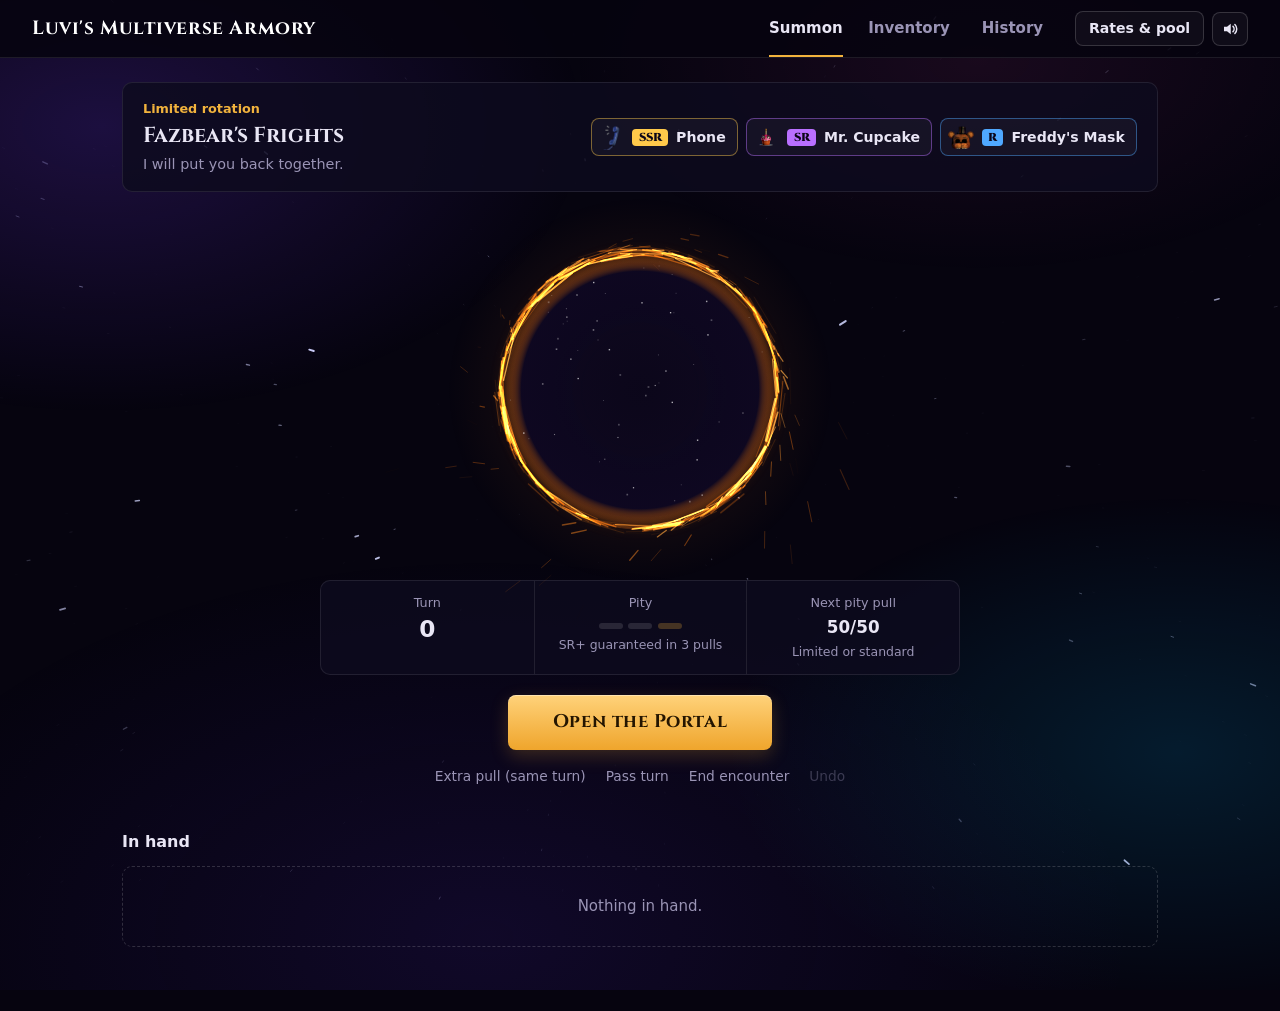
==== index.html @ 5c9c2a36 "Multiverse Armory: D&D gacha weapon puller Static web app for pulling multiverse weapons gacha-style" ====
<!doctype html>
<html lang="en">
<head>
  <meta charset="utf-8">
  <meta name="viewport" content="width=device-width, initial-scale=1">
  <title>Luvi's Multiverse Armory</title>
  <link rel="preconnect" href="https://fonts.googleapis.com">
  <link rel="preconnect" href="https://fonts.gstatic.com" crossorigin>
  <link href="https://fonts.googleapis.com/css2?family=Cinzel:wght@600;700;900&display=swap" rel="stylesheet">
  <link rel="stylesheet" href="css/style.css">
</head>
<body>
  <canvas id="stars" aria-hidden="true"></canvas>
  <div class="nebula" aria-hidden="true"></div>

  <header class="topbar">
    <div class="brand">Luvi's Multiverse Armory</div>
    <nav class="tabs">
      <button class="tab active" data-view="summon">Summon</button>
      <button class="tab" data-view="inventory">Inventory <span id="invCount" class="count"></span></button>
      <button class="tab" data-view="history">History</button>
    </nav>
    <div class="top-actions">
      <button id="btnRules" class="btn">Rates &amp; pool</button>
      <button id="btnMute" class="btn btn-icon" title="Sound"></button>
    </div>
  </header>

  <main>
    <!-- ============ SUMMON ============ -->
    <section id="view-summon" class="view active">
      <div id="bannerCard" class="panel banner-card"></div>

      <div class="altar" id="altar">
        <div class="portal"><canvas id="altarPortal"></canvas></div>
      </div>

      <div class="panel status-bar">
        <div class="stat">
          <span class="label">Turn</span>
          <span id="turnNum" class="value">0</span>
        </div>
        <div class="stat">
          <span class="label">Pity</span>
          <div id="pityPips" class="pips"></div>
          <span id="pityText" class="sub"></span>
        </div>
        <div class="stat">
          <span class="label">Next pity pull</span>
          <span id="fiftyText" class="value small"></span>
          <span id="fiftySub" class="sub"></span>
        </div>
      </div>

      <button id="btnPull" class="pull-btn">Open the Portal</button>
      <div class="sub-actions">
        <button id="btnExtra" class="link-btn" title="Pull without advancing the turn">Extra pull (same turn)</button>
        <button id="btnPass" class="link-btn" title="Advance the turn without pulling">Pass turn</button>
        <button id="btnEnd" class="link-btn" title="Reset the turn counter and drop temporary items">End encounter</button>
        <button id="btnUndo" class="link-btn" title="Undo the most recent pull or pass">Undo</button>
      </div>

      <div class="loadout">
        <h3 class="section-title">In hand</h3>
        <div id="loadoutGrid" class="card-grid small"></div>
      </div>
    </section>

    <!-- ============ INVENTORY ============ -->
    <section id="view-inventory" class="view">
      <div class="view-head">
        <h2>Inventory</h2>
        <p class="muted">Single-turn items expire when the next turn starts. Use − and + to adjust turns,
          ∞ to keep an item for the rest of the encounter. Ending the encounter clears everything.</p>
      </div>
      <div id="invGrid" class="card-grid"></div>
    </section>

    <!-- ============ HISTORY ============ -->
    <section id="view-history" class="view">
      <div class="view-head">
        <h2>History</h2>
      </div>
      <div id="histSummary" class="hist-summary"></div>
      <div id="histFilters" class="filters"></div>
      <div id="histList" class="hist-list"></div>
    </section>
  </main>

  <!-- ============ PULL OVERLAY ============ -->
  <div id="pullOverlay" class="overlay" data-phase="idle" aria-hidden="true">
    <div class="ov-particles" id="ovParticles"></div>
    <div class="ov-portal-wrap">
      <div class="ov-tremble">
        <div class="portal"><canvas id="overlayPortal"></canvas></div>
      </div>
    </div>
    <div class="ov-faller" id="ovFaller"></div>
    <div class="ov-shock"></div>
    <div class="ov-flash"></div>

    <div class="reveal">
      <div class="reveal-bg"></div>
      <div class="reveal-rays"></div>
      <div class="reveal-sparkles" id="revealSparkles"></div>
      <div class="reveal-art" id="revealArt"></div>
      <div class="reveal-info item-info" id="revealInfo"></div>
      <div class="reveal-hint">Click to continue</div>
    </div>
    <button class="skip-btn" id="btnSkip">Skip</button>
  </div>

  <!-- ============ MODAL ============ -->
  <div id="modal" class="modal" aria-hidden="true">
    <div class="modal-box" role="dialog" aria-modal="true">
      <button class="modal-close modal-back" id="modalBack" title="Back" hidden>
        <svg viewBox="0 0 24 24" aria-hidden="true"><path d="M15 5l-7 7 7 7" fill="none" stroke="currentColor" stroke-width="2.2" stroke-linecap="round" stroke-linejoin="round"/></svg>
      </button>
      <button class="modal-close" id="modalClose" title="Close">✕</button>
      <div id="modalBody"></div>
    </div>
  </div>

  <div id="toast" class="toast" role="status"></div>

  <script src="js/items.js"></script>
  <script src="js/gacha.js"></script>
  <script src="js/app.js"></script>
</body>
</html>
---- css/style.css ----
/* =====================================================================
   MULTIVERSE ARMORY
   ===================================================================== */

/* Registered so effect colors can animate smoothly between rarities. */
@property --pc1 { syntax: "<color>"; inherits: true; initial-value: #ff8a1f; }
@property --pc2 { syntax: "<color>"; inherits: true; initial-value: #ffd36b; }

:root {
  --bg: #06040f;
  --surface: rgba(14, 11, 30, 0.84);
  --surface-2: rgba(255, 255, 255, 0.04);
  --border: rgba(255, 255, 255, 0.09);
  --border-strong: rgba(255, 255, 255, 0.16);
  --text: #e9e6f5;
  --muted: #9a94b5;
  --accent: #8b6cff;
  --amber: #f2b33d;
  --danger: #ef5f78;
  --radius: 10px;

  --c-C: #b4c3d8;
  --c-R: #4fa8ff;
  --c-SR: #b96fff;
  --c-SSR: #ffc94a;

  --font-display: "Cinzel", Georgia, serif;
  --font-body: "Segoe UI", system-ui, -apple-system, Roboto, "Helvetica Neue", Arial, sans-serif;
  color-scheme: dark;
}

.rar-C   { --rc: var(--c-C); }
.rar-R   { --rc: var(--c-R); }
.rar-SR  { --rc: var(--c-SR); }
.rar-SSR { --rc: var(--c-SSR); }

* { box-sizing: border-box; }
html, body { margin: 0; min-height: 100%; }
body {
  background: var(--bg);
  color: var(--text);
  font-family: var(--font-body);
  font-size: 15px;
  line-height: 1.5;
  overflow-x: hidden;
}
button { font: inherit; color: inherit; }
button:focus-visible { outline: 2px solid var(--accent); outline-offset: 2px; }
h2 { font-family: var(--font-display); font-weight: 700; }
.muted { color: var(--muted); }

/* ---------- Space backdrop ---------- */
#stars { position: fixed; inset: 0; width: 100%; height: 100%; z-index: 0; pointer-events: none; }
.nebula {
  position: fixed; inset: -10%; z-index: 0; pointer-events: none;
  background:
    radial-gradient(ellipse 45% 38% at 15% 20%, rgba(120, 60, 255, .2), transparent 70%),
    radial-gradient(ellipse 42% 34% at 85% 78%, rgba(0, 190, 255, .13), transparent 70%),
    radial-gradient(ellipse 38% 28% at 72% 14%, rgba(255, 80, 200, .08), transparent 70%),
    radial-gradient(ellipse 60% 50% at 40% 95%, rgba(80, 40, 200, .14), transparent 70%);
  animation: nebulaDrift 40s ease-in-out infinite alternate;
}
@keyframes nebulaDrift { to { transform: translate(2%, -2%) scale(1.06) rotate(2deg); } }

/* ---------- Top bar ---------- */
.topbar {
  position: sticky; top: 0; z-index: 10;
  display: flex; align-items: stretch; gap: 2rem;
  height: 58px; padding: 0 clamp(1rem, 3vw, 2rem);
  background: rgba(6, 4, 15, .88);
  border-bottom: 1px solid var(--border);
}
.brand {
  display: flex; align-items: center; margin-right: auto;
  font-family: var(--font-display); font-weight: 700; font-size: 1.2rem; letter-spacing: .03em; color: #fff;
}
.tabs { display: flex; gap: 1.6rem; }
.tab {
  display: flex; align-items: center; gap: .4rem;
  border: 0; border-bottom: 2px solid transparent; background: none; cursor: pointer;
  padding: 2px 0 0; font-weight: 600; color: var(--muted);
  transition: color .15s, border-color .15s;
}
.tab:hover { color: var(--text); }
.tab.active { color: var(--text); border-bottom-color: var(--amber); }
.count:not(:empty) {
  min-width: 1.4em; padding: 0 .35em; border-radius: 4px;
  font-size: .75rem; line-height: 1.5; text-align: center;
  background: rgba(255, 255, 255, .1); color: var(--text);
}
.top-actions { display: flex; align-items: center; gap: .5rem; }
.btn {
  padding: .4rem .8rem; border-radius: 8px; cursor: pointer;
  background: var(--surface-2); border: 1px solid var(--border-strong);
  font-size: .88rem; font-weight: 600;
  transition: background .15s;
}
.btn:hover { background: rgba(255, 255, 255, .09); }
.btn-icon { width: 36px; height: 34px; padding: 0; display: grid; place-items: center; }
.btn-icon svg { width: 18px; height: 18px; }

@media (max-width: 720px) {
  .topbar { flex-wrap: wrap; height: auto; padding-top: .6rem; gap: .5rem 1rem; }
  .tabs { order: 3; width: 100%; height: 42px; }
}

/* ---------- Layout ---------- */
main { position: relative; z-index: 1; max-width: 1100px; margin: 0 auto; padding: 1.5rem clamp(1rem, 3vw, 2rem) 4rem; }
.view { display: none; }
.view.active { display: block; }
.panel { background: var(--surface); border: 1px solid var(--border); border-radius: var(--radius); }
.view-head { margin-bottom: 1.25rem; }
.view-head h2 { margin: 0 0 .25rem; font-size: 1.6rem; }
.view-head p { margin: 0; max-width: 62ch; font-size: .92rem; }
.section-title { margin: 0 0 .75rem; font-size: 1rem; font-weight: 600; }

/* ---------- Banner card ---------- */
.banner-card { display: flex; flex-wrap: wrap; align-items: center; gap: 1rem 2rem; padding: 1rem 1.25rem; }
.bc-label { font-size: .8rem; font-weight: 600; color: var(--amber); }
.bc-title { margin: .1rem 0; font-size: 1.35rem; }
.bc-desc { margin: 0; color: var(--muted); font-size: .9rem; }
.featured { display: flex; flex-wrap: wrap; gap: .5rem; margin-left: auto; min-width: 0; max-width: 100%; }
.feat {
  display: flex; align-items: center; gap: .5rem; cursor: pointer;
  padding: .3rem .7rem .3rem .4rem; border-radius: 8px;
  background: var(--surface-2); border: 1px solid color-mix(in srgb, var(--rc) 45%, transparent);
  font-size: .88rem; font-weight: 600;
  transition: background .15s;
}
.feat:hover { background: rgba(255, 255, 255, .08); }
.feat .art { width: 26px; height: 26px; object-fit: contain; font-size: 1.1rem; display: grid; place-items: center; }
@media (max-width: 720px) { .featured { margin-left: 0; } }

/* ---------- Portal (canvas spark ring, drawn in app.js) ---------- */
.portal { position: relative; width: 100%; aspect-ratio: 1; }
.portal canvas { position: absolute; left: -50%; top: -50%; width: 200%; height: 200%; pointer-events: none; }

.altar { position: relative; width: min(66vw, 300px); margin: 3rem auto 2.5rem; }
.altar::before {
  content: ""; position: absolute; inset: -20%; border-radius: 50%; pointer-events: none;
  background: radial-gradient(circle, color-mix(in srgb, var(--pc1) 16%, transparent), transparent 65%);
}
.altar .portal { animation: hover 6s ease-in-out infinite; }

/* ---------- Status bar ---------- */
.status-bar { display: grid; grid-template-columns: repeat(3, 1fr); max-width: 640px; margin: 0 auto 1.25rem; }
.stat { display: flex; flex-direction: column; align-items: center; gap: .1rem; padding: .75rem .75rem; text-align: center; }
.stat + .stat { border-left: 1px solid var(--border); }
.stat .label { font-size: .8rem; color: var(--muted); }
.stat .value { font-size: 1.45rem; font-weight: 700; line-height: 1.25; }
.stat .value.small { font-size: 1.05rem; padding: .2rem 0; }
.stat .value.gold { color: var(--amber); }
.stat .sub { font-size: .78rem; color: var(--muted); }
.stat .sub.hot { color: var(--amber); font-weight: 600; }
.pips { display: flex; gap: .35rem; padding: .55rem 0 .35rem; }
.pip { width: 24px; height: 6px; border-radius: 3px; background: rgba(255, 255, 255, .12); }
.pip.filled { background: var(--accent); }
.pip.filled[class*="rar-"] { background: var(--rc); box-shadow: 0 0 6px color-mix(in srgb, var(--rc) 55%, transparent); }
.pip.goal { background: rgba(242, 179, 61, .25); }
.pip.goal.ready { background: var(--amber); }

/* ---------- Pull button ---------- */
.pull-btn {
  display: block; margin: 0 auto .75rem; cursor: pointer;
  padding: .85rem 2.8rem; border: 0; border-radius: 8px;
  font-family: var(--font-display); font-weight: 700; font-size: 1.15rem; letter-spacing: .03em;
  color: #241500;
  background: linear-gradient(180deg, #ffd27a, #efa52c);
  box-shadow: inset 0 1px 0 rgba(255, 255, 255, .4), 0 6px 18px rgba(239, 165, 44, .22);
  transition: transform .12s ease, filter .15s ease;
}
.pull-btn:hover { filter: brightness(1.07); transform: translateY(-1px); }
.pull-btn:active { transform: translateY(0); }
.pull-btn:disabled { filter: grayscale(.6) brightness(.75); cursor: wait; transform: none; }

.sub-actions { display: flex; justify-content: center; flex-wrap: wrap; gap: .2rem 1.25rem; margin-bottom: 2.5rem; }
.link-btn {
  background: none; border: 0; cursor: pointer; padding: .25rem 0;
  color: var(--muted); font-size: .86rem;
}
.link-btn:hover:not(:disabled) { color: var(--text); text-decoration: underline; text-underline-offset: 3px; }
.link-btn:disabled { opacity: .35; cursor: default; }

/* ---------- Item cards ---------- */
.card-grid { display: grid; grid-template-columns: repeat(auto-fill, minmax(165px, 1fr)); gap: .75rem; }
.card-grid.small { grid-template-columns: repeat(auto-fill, minmax(135px, 1fr)); }
.empty {
  grid-column: 1 / -1; padding: 1.75rem 1rem; text-align: center; color: var(--muted);
  border: 1px dashed var(--border-strong); border-radius: var(--radius);
}
.item-card {
  position: relative; overflow: hidden; cursor: pointer;
  display: flex; flex-direction: column; align-items: center; gap: .35rem;
  padding: .75rem .7rem .8rem; border-radius: var(--radius); text-align: center;
  background: var(--surface);
  border: 1px solid color-mix(in srgb, var(--rc) 30%, var(--border));
  transition: transform .15s ease, border-color .15s ease;
}
.item-card:hover { transform: translateY(-2px); border-color: color-mix(in srgb, var(--rc) 65%, transparent); }
.item-card::after { content: ""; position: absolute; left: 0; right: 0; bottom: 0; height: 2px; background: var(--rc); }
/* SSR sheen: starts and ends fully off-card so the loop restart is invisible. */
.item-card.rar-SSR::before {
  content: ""; position: absolute; top: 0; bottom: 0; left: 0; width: 60%; pointer-events: none;
  background: linear-gradient(105deg, transparent 15%, rgba(255, 236, 180, .14) 50%, transparent 85%);
  transform: translateX(-120%);
  animation: cardShine 5s ease-in-out infinite;
}
@keyframes cardShine { 0% { transform: translateX(-120%); } 45%, 100% { transform: translateX(220%); } }
.thumb {
  position: relative; width: 100%; aspect-ratio: 1; display: grid; place-items: center; border-radius: 8px;
  background: radial-gradient(circle, color-mix(in srgb, var(--rc) 20%, transparent), transparent 70%);
}
/* Images of any size are scaled up or down to fill their frame (aspect ratio kept). */
.thumb img.art { position: absolute; inset: 9%; width: 82%; height: 82%; object-fit: contain; }
.thumb .art-icon { font-size: 3.2rem; line-height: 1; }
.card-grid.small .thumb .art-icon { font-size: 2.6rem; }
.card-name { font-weight: 600; font-size: .9rem; line-height: 1.25; }
.rtag {
  display: inline-block; padding: 0 .4rem; border-radius: 4px;
  font-family: var(--font-display); font-weight: 900; font-size: .72rem; line-height: 1.5;
  color: #0b0618; background: var(--rc);
}
.turns-badge {
  position: absolute; top: .45rem; right: .45rem; z-index: 1;
  padding: .05rem .4rem; border-radius: 4px; font-size: .72rem; font-weight: 600;
  background: rgba(0, 0, 0, .5); color: var(--muted);
}
.turns-badge.last { color: #ffb3c1; }
.turns-badge.perm { color: var(--amber); }
.card-controls { display: flex; gap: .3rem; margin-top: .3rem; }
.card-controls button {
  width: 30px; height: 28px; border-radius: 6px; cursor: pointer;
  background: var(--surface-2); border: 1px solid var(--border-strong); font-weight: 700;
  transition: background .15s;
}
.card-controls button:hover:not(:disabled) { background: rgba(255, 255, 255, .12); }
.card-controls button:disabled { opacity: .3; cursor: default; }
.card-controls button.on { color: var(--amber); border-color: rgba(242, 179, 61, .5); }
.card-controls .danger:hover { background: rgba(239, 95, 120, .25); }
.upgrade-btn { margin-top: .35rem; width: 100%; color: var(--amber); border-color: rgba(242, 179, 61, .45); }
.upgrade-btn:hover { background: rgba(242, 179, 61, .15); }
.lim-ribbon {
  position: absolute; top: .45rem; left: .45rem; z-index: 1;
  padding: .02rem .4rem; border-radius: 4px; font-size: .7rem; font-weight: 600;
  background: var(--accent); color: #fff;
}

/* ---------- History ---------- */
.hist-summary {
  display: grid; grid-template-columns: repeat(auto-fit, minmax(90px, 1fr));
  margin-bottom: 1rem; background: var(--surface); border: 1px solid var(--border); border-radius: var(--radius);
}
.hs { padding: .65rem .9rem; }
.hs + .hs { border-left: 1px solid var(--border); }
.hs b { display: block; font-size: 1.25rem; }
.hs span { font-size: .78rem; color: var(--muted); }
.hs.rar-C b, .hs.rar-R b, .hs.rar-SR b, .hs.rar-SSR b { color: var(--rc); }
.filters { display: flex; flex-wrap: wrap; gap: .4rem; margin-bottom: .9rem; }
.chip {
  cursor: pointer; padding: .25rem .75rem; border-radius: 6px; font-size: .84rem; font-weight: 600;
  background: var(--surface-2); border: 1px solid var(--border-strong); color: var(--muted);
}
.chip:hover { color: var(--text); }
.chip.active { color: var(--text); background: rgba(139, 108, 255, .22); border-color: rgba(139, 108, 255, .6); }
.hist-list { display: flex; flex-direction: column; gap: .4rem; }
.hist-row {
  display: grid; grid-template-columns: 4rem 48px minmax(0, 1fr) auto; align-items: center; gap: .8rem;
  padding: .5rem .8rem; border-radius: 8px; cursor: pointer;
  background: var(--surface); border: 1px solid var(--border); border-left: 3px solid var(--rc);
  transition: background .15s;
}
.hist-row:hover { background: rgba(30, 24, 58, .9); }
.hist-num { font-weight: 700; line-height: 1.2; }
.hist-num small { display: block; font-weight: 400; font-size: .75rem; color: var(--muted); }
.hist-thumb { width: 48px; height: 48px; display: grid; place-items: center; }
.hist-thumb img.art { width: 44px; height: 44px; object-fit: contain; }
.hist-thumb .art-icon { font-size: 1.8rem; }
.hist-name { font-weight: 600; white-space: nowrap; overflow: hidden; text-overflow: ellipsis; }
.hist-tags { display: flex; flex-wrap: wrap; align-items: center; gap: .3rem; margin-top: .15rem; }
.btn-small {
  cursor: pointer; padding: .3rem .65rem; border-radius: 6px; font-size: .8rem; font-weight: 600; white-space: nowrap;
  background: var(--surface-2); border: 1px solid var(--border-strong);
}
.btn-small:hover { background: rgba(255, 255, 255, .1); }
.btn-small.danger { color: #ffb3c1; border-color: rgba(239, 95, 120, .4); }
.btn-small.danger:hover { background: rgba(239, 95, 120, .2); }
.btn-small.primary { background: var(--accent); border-color: var(--accent); color: #fff; }
.btn-small.primary:hover { filter: brightness(1.1); }
@media (max-width: 560px) {
  .hist-row { grid-template-columns: 48px minmax(0, 1fr) auto; }
  .hist-num { display: none; }
}

/* ---------- Tags ---------- */
.tags { display: flex; flex-wrap: wrap; gap: .35rem; }
.tag {
  display: inline-block; padding: 0 .45rem; border-radius: 4px; line-height: 1.6;
  font-size: .75rem; font-weight: 600; color: var(--muted);
  background: rgba(255, 255, 255, .07);
}
.tag-limited { color: #d9c9ff; background: rgba(139, 108, 255, .25); }
.tag-pity { color: var(--amber); }
.tag-won { color: #8be0b0; }
.tag-lost { color: #ffb3c1; }
.tag-guar { color: var(--amber); background: rgba(242, 179, 61, .14); }
.tag-preview { color: #9fd8ff; }

/* ---------- Item info block (reveal + detail modal) ---------- */
.item-info { display: flex; flex-direction: column; gap: .75rem; }
.rarity-letters {
  font-family: var(--font-display); font-weight: 900; line-height: 1; letter-spacing: .06em;
  font-size: clamp(2.2rem, 5vw, 3.4rem); color: var(--rc);
  filter: drop-shadow(0 0 12px color-mix(in srgb, var(--rc) 55%, transparent));
}
.rarity-letters span { display: inline-block; }
.rar-SSR .rarity-letters span {
  background: linear-gradient(180deg, #fffbe6, #ffd75e 45%, #ff9f2e);
  -webkit-background-clip: text; background-clip: text; color: transparent;
}
.item-name { margin: 0; font-size: clamp(1.6rem, 3.4vw, 2.4rem); line-height: 1.15; color: #fff; }
.item-origin { margin-top: -.45rem; color: var(--muted); font-size: .92rem; }
.stats { margin: 0; display: grid; grid-template-columns: repeat(auto-fit, minmax(140px, 1fr)); gap: .5rem; }
.stats > div {
  padding: .45rem .7rem; border-radius: 8px;
  background: rgba(255, 255, 255, .04); border: 1px solid var(--border); border-left: 2px solid var(--rc);
}
.stats dt { font-size: .75rem; color: var(--muted); }
.stats dd { margin: .05rem 0 0; font-weight: 600; }
.desc { margin: 0; font-size: .97rem; }
.prop { cursor: help; white-space: nowrap; text-decoration: underline dotted rgba(255, 255, 255, .45); text-underline-offset: 3px; }
.prop:hover, .prop:focus-visible { color: #fff; text-decoration-color: var(--rc); outline: none; }
.tooltip {
  position: fixed; z-index: 90; max-width: min(340px, calc(100vw - 16px));
  padding: .55rem .75rem; border-radius: 8px; pointer-events: none;
  background: #1a1433; border: 1px solid var(--border-strong); box-shadow: 0 8px 24px rgba(0, 0, 0, .5);
  font-size: .85rem; line-height: 1.45; color: var(--text);
  opacity: 0; transition: opacity .12s ease;
}
.tooltip.show { opacity: 1; }
.tooltip b { display: block; margin-bottom: .15rem; }
.flavor { margin: 0; color: var(--muted); font-style: italic; font-size: .93rem; }
.duration { font-size: .85rem; color: var(--muted); }
.duration b { color: var(--text); font-weight: 600; }

/* ---------- Modal ---------- */
.modal {
  position: fixed; inset: 0; z-index: 60; display: none; place-items: center; padding: 1rem;
  background: rgba(3, 2, 10, .72);
}
.modal.open { display: grid; animation: fadeIn .15s ease; }
.modal-box {
  position: relative; width: min(860px, 100%); max-height: 90vh; overflow: auto;
  padding: 1.5rem; border-radius: 12px;
  background: #110d24; border: 1px solid var(--border-strong);
  box-shadow: 0 24px 60px rgba(0, 0, 0, .55);
}
.modal-close {
  position: absolute; top: .75rem; right: .75rem; z-index: 2; width: 32px; height: 32px; border-radius: 6px; cursor: pointer;
  background: var(--surface-2); border: 1px solid var(--border-strong);
}
.modal-close:hover { background: rgba(255, 255, 255, .12); }
.modal-back { right: auto; left: .75rem; display: grid; place-items: center; padding: 0; }
.modal-back[hidden] { display: none; }
.modal-back svg { width: 18px; height: 18px; }
.modal-box.has-back { padding-top: 3.25rem; }
.modal-box > h2 { margin: 0 0 1rem; font-size: 1.4rem; }
.modal-box h3 { margin: 1.5rem 0 .6rem; font-size: 1rem; font-weight: 600; }
.detail { display: grid; grid-template-columns: minmax(0, 1fr) minmax(0, 1.25fr); gap: 1.5rem; align-items: center; }
.detail-art {
  position: relative; display: grid; place-items: center; aspect-ratio: 1; border-radius: var(--radius);
  background: radial-gradient(circle, color-mix(in srgb, var(--rc) 24%, transparent), transparent 68%);
}
.detail-art img.art { position: absolute; inset: 7.5%; width: 85%; height: 85%; object-fit: contain; }
.detail-art .art-icon { font-size: clamp(5rem, 14vw, 8.5rem); line-height: 1; }
.detail-actions { display: flex; flex-wrap: wrap; gap: .5rem; margin-top: .25rem; }
@media (max-width: 640px) { .detail { grid-template-columns: 1fr; } .detail-art { max-width: 240px; margin: 0 auto; width: 100%; } }

.admin-select {
  width: 100%; max-width: 420px; padding: .45rem .6rem; border-radius: 8px; cursor: pointer;
  background: #1a1433; color: var(--text); border: 1px solid var(--border-strong); font: inherit;
}
.admin-select:focus { outline: 2px solid var(--accent); outline-offset: 1px; }
.rules-table { width: 100%; border-collapse: collapse; font-size: .92rem; }
.rules-table th, .rules-table td { padding: .45rem .6rem; text-align: left; border-bottom: 1px solid var(--border); }
.rules-table th { font-size: .8rem; color: var(--muted); font-weight: 600; }
.rules-list { margin: 0; padding-left: 1.2rem; }
.rules-list li { margin: .3rem 0; }
.rules-list b { color: #fff; font-weight: 600; }
.code { font-family: Consolas, monospace; font-size: .85em; padding: .05em .35em; border-radius: 4px; background: rgba(255, 255, 255, .08); }

/* ---------- Toast ---------- */
.toast {
  position: fixed; left: 50%; bottom: 1.5rem; z-index: 80; max-width: calc(100% - 2rem);
  transform: translate(-50%, 150%); opacity: 0;
  padding: .65rem 1.1rem; border-radius: 8px; font-size: .9rem;
  background: #1a1433; border: 1px solid var(--border-strong);
  box-shadow: 0 10px 30px rgba(0, 0, 0, .5);
  transition: transform .25s ease, opacity .25s ease;
}
.toast.show { transform: translate(-50%, 0); opacity: 1; }

/* =====================================================================
   PULL OVERLAY
   ===================================================================== */
.overlay {
  --pc1: #ff8a1f; --pc2: #ffd36b;
  --ps: min(44vw, 230px);                 /* portal size */
  --py: calc(9vh + var(--ps) / 2);        /* portal center */
  --land: 56vh;                            /* where the weapon lands */
  position: fixed; inset: 0; z-index: 50; display: none; overflow: hidden; cursor: pointer;
  background: radial-gradient(ellipse at 50% 30%, rgba(24, 12, 60, .55), rgba(2, 1, 8, .9));
  transition: --pc1 .55s ease, --pc2 .55s ease;
  user-select: none;
}
.overlay.open { display: block; animation: fadeIn .3s ease; }
/* Hide the page under the overlay so only the starfield shows through. */
body.pulling .topbar, body.pulling main { visibility: hidden; }
.overlay[data-tint="C"]   { --pc1: #cfdaee; --pc2: #8ea3c4; }
.overlay[data-tint="R"]   { --pc1: #4fa8ff; --pc2: #2be0ff; }
.overlay[data-tint="SR"]  { --pc1: #b96fff; --pc2: #ff6ad5; }
.overlay[data-tint="SSR"] { --pc1: #ffcc4d; --pc2: #fff1a8; }

/* Portal */
.ov-portal-wrap {
  position: absolute; left: 50%; top: var(--py); width: var(--ps); aspect-ratio: 1;
  transform: translate(-50%, -50%) scale(0); opacity: 0;
  transition: transform .9s cubic-bezier(.2, 1.35, .4, 1), opacity .4s ease;
}
.overlay[data-phase="charge"] .ov-portal-wrap,
.overlay[data-phase="fall"] .ov-portal-wrap,
.overlay[data-phase="impact"] .ov-portal-wrap { transform: translate(-50%, -50%) scale(1); opacity: 1; }
.overlay[data-phase="reveal"] .ov-portal-wrap { transform: translate(-50%, -50%) scale(.2); opacity: 0; transition-duration: .4s; }
.overlay[data-phase="charge"] .ov-tremble { animation: tremble .11s linear infinite; }
.overlay.bump .ov-tremble .portal { animation: bump .45s ease-out; }
.ov-portal-wrap::after {
  content: ""; position: absolute; inset: 4%; border-radius: 50%; opacity: 0; pointer-events: none;
  border: 3px solid var(--pc1); box-shadow: 0 0 24px var(--pc1), inset 0 0 24px var(--pc1);
}
.overlay.bump .ov-portal-wrap::after { animation: ringBurst .7s ease-out; }

/* Energy converging into the portal */
.ov-particles { position: absolute; left: 50%; top: var(--py); width: 0; height: 0; }
.ov-particles span {
  position: absolute; left: 0; top: 0; width: var(--s); height: var(--s); margin: calc(var(--s) / -2);
  border-radius: 50%; background: color-mix(in srgb, var(--pc1) 70%, #fff); box-shadow: 0 0 8px var(--pc1), 0 0 16px var(--pc2);
  opacity: 0;
}
.overlay[data-phase="charge"] .ov-particles span { animation: converge var(--dur) ease-in var(--delay) infinite; }

/* The weapon falling out of the portal */
.ov-faller {
  position: absolute; left: 50%; top: var(--py); width: min(30vw, 150px); height: min(30vw, 150px);
  display: grid; place-items: center; opacity: 0;
  transform: translate(-50%, -50%) scale(.3);
}
.ov-faller .art {
  font-size: min(24vw, 120px); line-height: 1;
  filter: brightness(0) invert(1) drop-shadow(0 0 8px var(--pc1)) drop-shadow(0 0 26px var(--pc1));
}
.ov-faller img.art { position: absolute; inset: 0; width: 100%; height: 100%; object-fit: contain; }
.ov-faller::before {
  content: ""; position: absolute; left: 50%; bottom: 50%; width: 46%; height: 0; z-index: -1;
  transform: translateX(-50%); border-radius: 50% 50% 40% 40%;
  background: linear-gradient(to top, color-mix(in srgb, var(--pc1) 85%, #fff), color-mix(in srgb, var(--pc2) 50%, transparent) 40%, transparent);
  filter: blur(7px);
}
.overlay[data-phase="fall"] .ov-faller { animation: fall .65s cubic-bezier(.6, 0, .9, .5) forwards; }
.overlay[data-phase="fall"] .ov-faller::before { animation: trail .65s ease-in forwards; }
.overlay[data-phase="impact"] .ov-faller {
  opacity: 1; transform: translate(-50%, calc(-50% + var(--land) - var(--py))) scale(1.15);
}

/* Impact */
.ov-shock {
  position: absolute; left: 50%; top: var(--land); width: 40px; height: 40px; margin: -20px; border-radius: 50%;
  border: 3px solid color-mix(in srgb, var(--pc1) 70%, #fff); box-shadow: 0 0 22px var(--pc1), inset 0 0 22px var(--pc1);
  opacity: 0; pointer-events: none;
}
.overlay[data-phase="impact"] .ov-shock { animation: shock .6s ease-out forwards; }
.ov-flash {
  position: absolute; inset: 0; opacity: 0; pointer-events: none;
  background: radial-gradient(circle at 50% var(--land), #fff 0, color-mix(in srgb, var(--pc1) 55%, #fff) 25%, color-mix(in srgb, var(--pc1) 40%, transparent) 55%, transparent 85%);
}
.overlay[data-phase="impact"] .ov-flash { animation: flashIn .38s ease-in forwards; }
.overlay[data-phase="reveal"] .ov-flash { animation: flashOut .9s ease-out forwards; }

/* Reveal */
.reveal {
  position: absolute; inset: 0; visibility: hidden;
  display: grid; grid-template-columns: minmax(0, 1.1fr) minmax(0, 1fr); align-items: center;
  gap: clamp(1rem, 3vw, 3rem); padding: clamp(1rem, 4vw, 4rem) clamp(1rem, 5vw, 5rem);
}
.overlay[data-phase="reveal"] .reveal { visibility: visible; }
.reveal-bg {
  position: absolute; inset: 0; opacity: 0;
  background:
    radial-gradient(circle at 30% 50%, color-mix(in srgb, var(--rc) 36%, transparent), transparent 52%),
    linear-gradient(90deg, transparent 40%, rgba(4, 2, 12, .72));
}
.reveal-rays {
  position: absolute; left: 30%; top: 50%; width: 170vmax; height: 170vmax; opacity: 0;
  transform: translate(-50%, -50%);
  background: repeating-conic-gradient(from 0deg, color-mix(in srgb, var(--rc) 30%, transparent) 0deg 4deg, transparent 4deg 15deg);
  -webkit-mask: radial-gradient(circle, #000 0%, transparent 40%);
          mask: radial-gradient(circle, #000 0%, transparent 40%);
}
.overlay[data-phase="reveal"] .reveal-bg { animation: fadeIn 1s ease forwards; }
.overlay[data-phase="reveal"] .reveal-rays { animation: raysIn 1.4s ease forwards, raySpin 80s linear infinite; }
.reveal-art { position: relative; z-index: 1; display: grid; place-items: center; height: min(64vh, 560px); }
.reveal-art .art {
  position: relative;
  filter: drop-shadow(0 0 26px color-mix(in srgb, var(--rc) 70%, transparent));
}
.reveal-art img.art { position: absolute; inset: 2% 0; width: 100%; height: 96%; object-fit: contain; }
.reveal-art .art-icon { font-size: clamp(7rem, 19vw, 15rem); line-height: 1; }
.overlay[data-phase="reveal"] .reveal-art .art { animation: artIn 1s cubic-bezier(.15, .9, .25, 1) both, float 5s ease-in-out 1s infinite; }
/* Vertical scroll only: the slide-in animation would otherwise flash a horizontal scrollbar.
   The extra padding (offset by negative margin) keeps the stamping letters from being clipped. */
.reveal-info {
  position: relative; z-index: 1; max-height: 86vh; overflow-x: hidden; overflow-y: auto;
  padding: 1.5rem .4rem 1rem 2.5rem; margin: -1.5rem 0 0 -2.5rem;
}
.reveal .item-name { text-shadow: 0 0 22px color-mix(in srgb, var(--rc) 50%, transparent); }
.reveal .st { opacity: 0; }
.overlay[data-phase="reveal"] .reveal .st { animation: slideIn .6s cubic-bezier(.2, .9, .2, 1) forwards; animation-delay: calc(.55s + var(--d, 0) * .1s); }
.overlay[data-phase="reveal"] .reveal .rarity-letters span { opacity: 0; animation: stamp .45s cubic-bezier(.3, 1.6, .5, 1) forwards; animation-delay: calc(.35s + var(--i) * .16s); }
.reveal-sparkles { position: absolute; inset: 0; pointer-events: none; }
.reveal-sparkles span {
  position: absolute; left: var(--x); top: var(--y); width: var(--s); height: var(--s);
  background: radial-gradient(circle, #fff 0, var(--rc) 40%, transparent 70%);
  border-radius: 50%; opacity: 0;
}
.overlay[data-phase="reveal"] .reveal-sparkles span { animation: sparkle var(--dur) ease-in-out var(--delay) infinite; }
.reveal-hint {
  position: absolute; left: 0; right: 0; bottom: 1.4rem; z-index: 1; text-align: center;
  font-size: .85rem; color: var(--muted); opacity: 0; transition: opacity .5s;
}
.overlay.ready .reveal-hint { opacity: 1; }
.skip-btn {
  position: absolute; top: 1rem; right: 1rem; z-index: 3; cursor: pointer;
  padding: .35rem .85rem; border-radius: 6px; font-size: .85rem;
  background: rgba(255, 255, 255, .06); border: 1px solid var(--border-strong); color: var(--muted);
}
.skip-btn:hover { color: var(--text); background: rgba(255, 255, 255, .12); }
.overlay[data-phase="reveal"] .skip-btn { display: none; }

@media (max-width: 760px) {
  .reveal {
    grid-template-columns: minmax(0, 1fr); grid-template-rows: auto auto; align-content: start;
    overflow-x: hidden; overflow-y: auto; padding-top: 2.5rem; padding-bottom: 3.5rem;
  }
  .reveal-art { height: 34vh; }
  .reveal-info { max-height: none; overflow: visible; }
  .reveal-rays { left: 50%; top: 22%; }
  .reveal-bg { background: radial-gradient(circle at 50% 22%, color-mix(in srgb, var(--rc) 36%, transparent), transparent 55%); }
}

/* ---------- Keyframes ---------- */
@keyframes raySpin { from { transform: translate(-50%, -50%) rotate(0); } to { transform: translate(-50%, -50%) rotate(360deg); } }
@keyframes hover { 50% { transform: translateY(-8px); } }
@keyframes fadeIn { from { opacity: 0; } to { opacity: 1; } }
@keyframes tremble {
  0% { transform: translate(0, 0); } 25% { transform: translate(1.5px, -1px); }
  50% { transform: translate(-1px, 1.5px); } 75% { transform: translate(-1.5px, -1px); } 100% { transform: translate(0, 0); }
}
@keyframes bump { 30% { transform: scale(1.15); filter: brightness(1.6); } 100% { transform: scale(1); filter: none; } }
@keyframes ringBurst { from { opacity: 1; transform: scale(.85); } to { opacity: 0; transform: scale(2.2); } }
@keyframes converge {
  0% { opacity: 0; transform: rotate(var(--a)) translateX(var(--r)); }
  25% { opacity: 1; }
  100% { opacity: 0; transform: rotate(var(--a)) translateX(0) scale(.3); }
}
@keyframes fall {
  0% { opacity: 0; transform: translate(-50%, -50%) scale(.3) rotate(-30deg); }
  15% { opacity: 1; }
  100% { opacity: 1; transform: translate(-50%, calc(-50% + var(--land) - var(--py))) scale(1.15) rotate(0deg); }
}
@keyframes trail { 0% { height: 0; } 100% { height: calc(var(--land) - var(--py) + 40px); } }
@keyframes shock { from { opacity: 1; transform: scale(0); } to { opacity: 0; transform: scale(28); } }
@keyframes flashIn { 0% { opacity: 0; } 40% { opacity: .9; } 100% { opacity: 1; } }
@keyframes flashOut { from { opacity: 1; } to { opacity: 0; } }
@keyframes raysIn { from { opacity: 0; } to { opacity: 1; } }
@keyframes artIn {
  0% { opacity: 0; transform: scale(1.7); filter: brightness(5) blur(10px) drop-shadow(0 0 26px var(--rc)); }
  60% { opacity: 1; }
  100% { opacity: 1; transform: scale(1); filter: brightness(1) blur(0) drop-shadow(0 0 26px color-mix(in srgb, var(--rc) 70%, transparent)); }
}
@keyframes float { 50% { transform: translateY(-10px); } }
@keyframes slideIn { from { opacity: 0; transform: translateX(36px); } to { opacity: 1; transform: none; } }
@keyframes stamp { from { opacity: 0; transform: scale(2.6); } to { opacity: 1; transform: scale(1); } }
@keyframes sparkle { 0%, 100% { opacity: 0; transform: scale(.2) translateY(0); } 50% { opacity: 1; transform: scale(1) translateY(-18px); } }

@media (prefers-reduced-motion: reduce) {
  .nebula, .altar .portal, .item-card.rar-SSR::before { animation: none; }
}
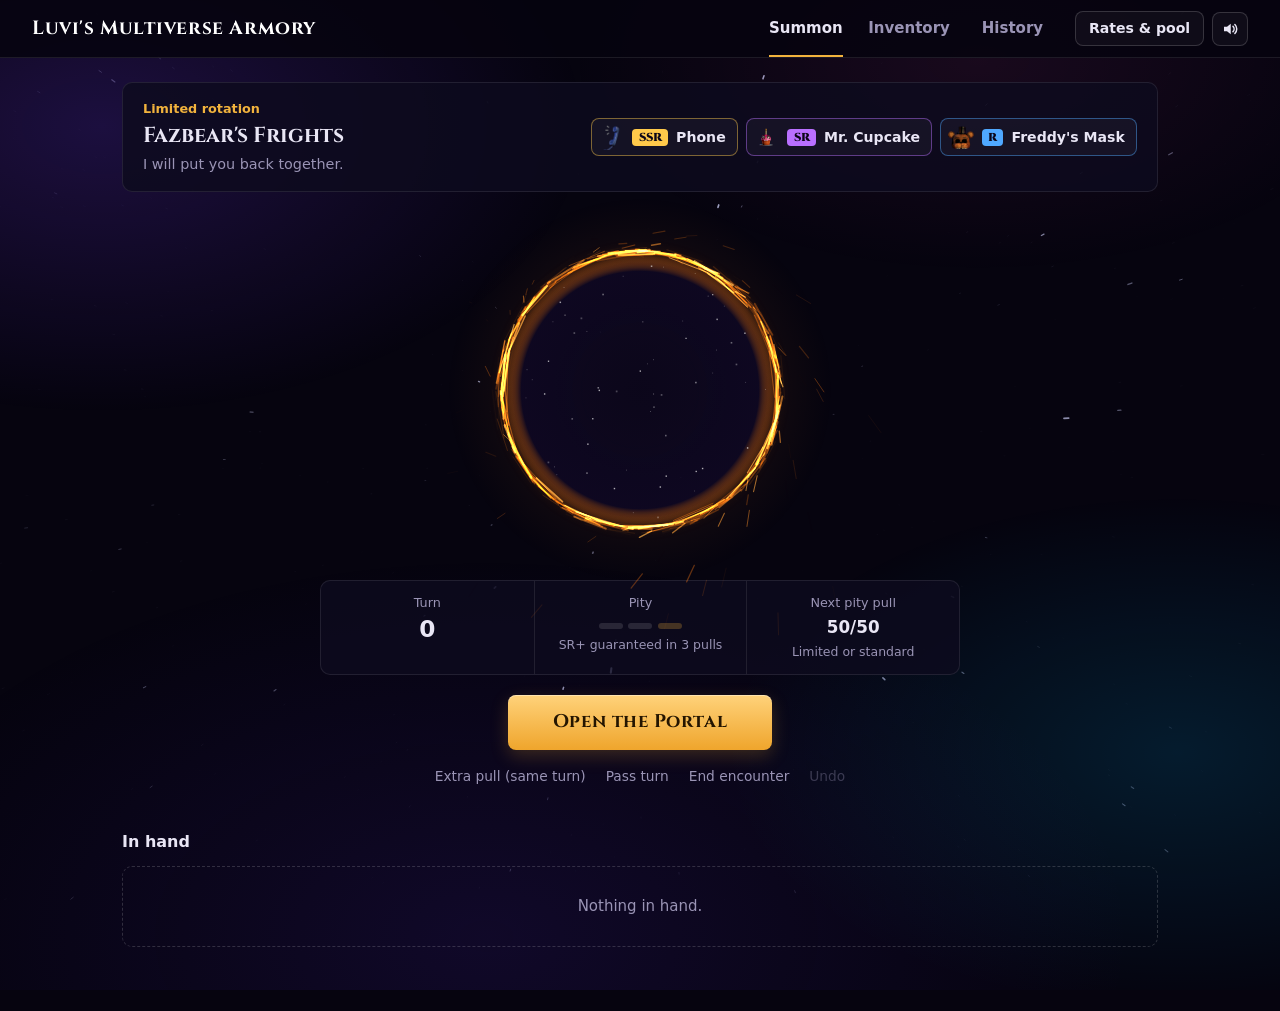
==== commit 91981b48: "Add item sounds for R/SR items, random sound folders, Beggar's Bazooka - Every pullable R and SR ite" ====
--- a/index.html
+++ b/index.html
@@ -123,6 +123,7 @@
 
   <div id="toast" class="toast" role="status"></div>
 
+  <script src="js/sounds.js"></script>
   <script src="js/items.js"></script>
   <script src="js/gacha.js"></script>
   <script src="js/app.js"></script>
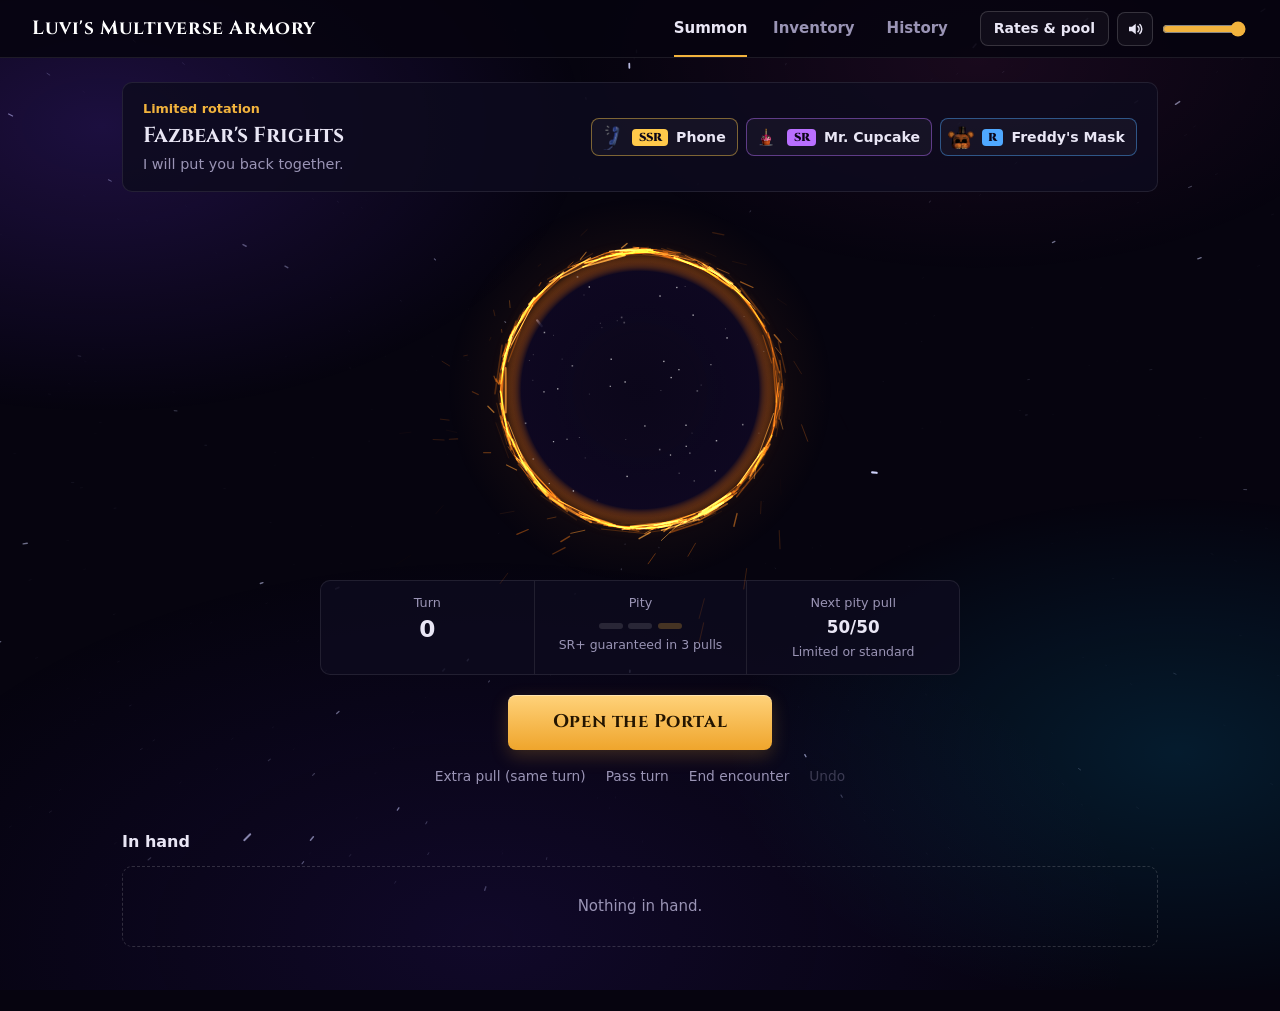
==== commit f5aa4b43: "Admin rotation switch, condition hovers, sound preload, volume, Space to pull - Admin panel can swit" ====
--- a/index.html
+++ b/index.html
@@ -22,7 +22,10 @@
     </nav>
     <div class="top-actions">
       <button id="btnRules" class="btn">Rates &amp; pool</button>
-      <button id="btnMute" class="btn btn-icon" title="Sound"></button>
+      <div class="sound-ctl">
+        <button id="btnMute" class="btn btn-icon" title="Sound"></button>
+        <input id="volSlider" class="vol-slider" type="range" min="0" max="1" step="0.05" value="1" title="Volume" aria-label="Volume">
+      </div>
     </div>
   </header>
 
--- a/css/style.css
+++ b/css/style.css
@@ -98,6 +98,9 @@
 .btn:hover { background: rgba(255, 255, 255, .09); }
 .btn-icon { width: 36px; height: 34px; padding: 0; display: grid; place-items: center; }
 .btn-icon svg { width: 18px; height: 18px; }
+.sound-ctl { display: flex; align-items: center; gap: .45rem; }
+.vol-slider { width: 84px; accent-color: var(--amber); cursor: pointer; }
+.vol-slider.off { opacity: .4; }
 
 @media (max-width: 720px) {
   .topbar { flex-wrap: wrap; height: auto; padding-top: .6rem; gap: .5rem 1rem; }
